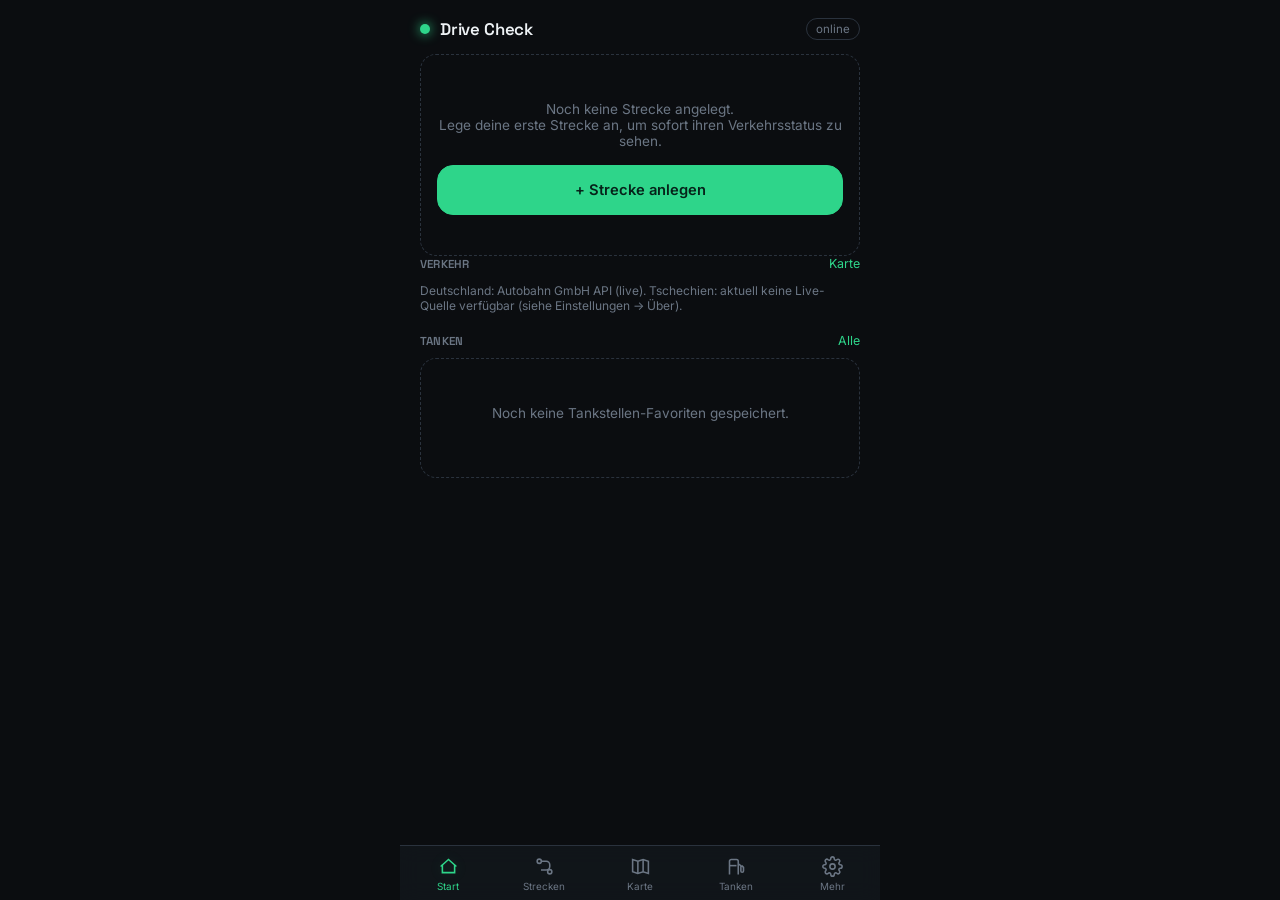
==== drive-check/index.html @ db1e603a "Drive Check v1.0 – funktionierende erste Version (DriveAssist) - Vollständige PWA: Dashboard, Streck" ====
<!DOCTYPE html>
<html lang="de">
<head>
<meta charset="UTF-8" />
<meta name="viewport" content="width=device-width, initial-scale=1, viewport-fit=cover, maximum-scale=1" />
<title>Drive Check</title>
<meta name="description" content="Strecken, Verkehr und Tankstellenpreise für Deutschland und Tschechien – offline-fähig, ohne Konto." />
<meta name="theme-color" content="#0b0d10" />
<link rel="manifest" href="./manifest.json" />
<link rel="icon" href="./icons/icon-192.png" />
<link rel="apple-touch-icon" href="./icons/icon-192.png" />
<meta name="apple-mobile-web-app-capable" content="yes" />
<meta name="apple-mobile-web-app-status-bar-style" content="black-translucent" />
<link rel="preconnect" href="https://fonts.googleapis.com" />
<link rel="preconnect" href="https://fonts.gstatic.com" crossorigin />
<link href="https://fonts.googleapis.com/css2?family=Space+Grotesk:wght@500;600;700&family=Inter:wght@400;500;600&display=swap" rel="stylesheet" />
<link rel="stylesheet" href="./css/styles.css" />
</head>
<body>
<div id="app">

  <header class="topbar">
    <span class="logo-dot"></span>
    <h1>Drive Check</h1>
    <span class="conn-state" id="conn-state">…</span>
  </header>

  <!-- ============ DASHBOARD ============ -->
  <main class="view" id="view-dashboard">
    <div id="dashboard-hero"></div>

    <div class="section">
      <div class="section-head">
        <h2>VERKEHR</h2>
        <a class="link" href="#map" onclick="showView('map')">Karte</a>
      </div>
      <p style="color:var(--text-low);font-size:0.75rem;">
        Deutschland: Autobahn GmbH API (live). Tschechien: aktuell keine Live-Quelle verfügbar (siehe Einstellungen → Über).
      </p>
    </div>

    <div class="section">
      <div class="section-head">
        <h2>TANKEN</h2>
        <a class="link" href="#fuel" onclick="showView('fuel')">Alle</a>
      </div>
      <div id="dashboard-fuel-favs"></div>
    </div>
  </main>

  <!-- ============ MEINE STRECKEN ============ -->
  <main class="view" id="view-routes" hidden>
    <div class="section">
      <div class="section-head"><h2>MEINE STRECKEN</h2></div>
      <div id="routes-list"></div>
    </div>

    <div class="section">
      <div class="section-head"><h2 id="route-form-title">NEUE STRECKE</h2></div>
      <form id="route-form">
        <label for="route-name">Name</label>
        <input id="route-name" type="text" placeholder="z. B. Zuhause → Arbeit" required />

        <label for="route-start-search">Startpunkt</label>
        <input id="route-start-search" type="text" placeholder="Adresse oder Ort suchen …" autocomplete="off" required />
        <div id="route-start-results"></div>

        <label for="route-end-search">Zielpunkt</label>
        <input id="route-end-search" type="text" placeholder="Adresse oder Ort suchen …" autocomplete="off" required />
        <div id="route-end-results"></div>

        <label for="route-corridor">Verkehrskorridor</label>
        <select id="route-corridor">
          <option value="250">250 m</option>
          <option value="500" selected>500 m</option>
          <option value="1000">1000 m</option>
          <option value="2000">2000 m</option>
        </select>

        <div id="route-preview" style="margin-top:10px;"></div>
        <div id="route-map" style="height:200px;border-radius:14px;overflow:hidden;margin-top:10px;border:1px solid var(--line);"></div>

        <div class="btn-row" style="margin-top:16px">
          <button class="btn primary" type="submit">Strecke speichern</button>
          <button class="btn ghost" type="button" id="route-cancel-edit" hidden>Abbrechen</button>
        </div>
      </form>
      <p style="color:var(--text-low);font-size:0.72rem;margin-top:10px;">
        Ortssuche über OpenStreetMap/Nominatim, Route über den öffentlichen OSRM-Dienst — beide kostenlos.
      </p>
    </div>
  </main>

  <!-- ============ KARTE ============ -->
  <main class="view" id="view-map" hidden>
    <div class="section-head"><h2>KARTE</h2></div>
    <div class="btn-row" style="margin-bottom:10px;">
      <button class="btn ghost" id="map-locate">📍 Mein Standort</button>
    </div>
    <div id="map-canvas"></div>
  </main>

  <!-- ============ TANKSTELLEN ============ -->
  <main class="view" id="view-fuel" hidden>
    <div class="section">
      <div class="section-head"><h2>MEINE FAVORITEN</h2></div>
      <div id="fuel-favorites-list"></div>
    </div>

    <div class="section">
      <div class="section-head"><h2>🇩🇪 TANKSTELLE SUCHEN</h2></div>
      <button class="btn" id="fuel-search-de-btn">In meiner Nähe suchen</button>
      <p style="color:var(--text-low);font-size:0.72rem;margin-top:8px;">
        Benötigt einen kostenlosen Tankerkönig-API-Key (Einstellungen) und deinen Standort.
      </p>
      <div id="fuel-search-de-results" style="margin-top:10px;"></div>
    </div>

    <div class="section">
      <div class="section-head"><h2 id="fuel-cz-form-title">🇨🇿 CZ-FAVORIT MANUELL ANLEGEN</h2></div>
      <form id="fuel-cz-form">
        <label for="fuel-cz-label">Name</label>
        <input id="fuel-cz-label" type="text" placeholder="z. B. CZ Favorit Liberec" required />
        <label for="fuel-cz-natural95">Natural 95 (Kč/L)</label>
        <input id="fuel-cz-natural95" type="number" step="0.10" placeholder="42,50" />
        <label for="fuel-cz-diesel">Diesel (Kč/L)</label>
        <input id="fuel-cz-diesel" type="number" step="0.10" placeholder="45,90" />
        <div style="margin-top:14px"><button class="btn primary" type="submit" id="fuel-cz-submit">Favorit speichern</button></div>
        <button class="btn ghost" type="button" id="fuel-cz-cancel" hidden style="margin-top:8px;">Abbrechen</button>
      </form>
      <p style="color:var(--text-low);font-size:0.72rem;margin-top:8px;">
        Für Tschechien gibt es aktuell keine verifizierte, kostenlose Live-API (siehe Einstellungen → Über).
        Preise daher manuell erfassen und bei Bedarf aktualisieren.
      </p>
    </div>
  </main>

  <!-- ============ EINSTELLUNGEN ============ -->
  <main class="view" id="view-settings" hidden>
    <div class="section">
      <div class="section-head"><h2>STRECKEN</h2></div>
      <label for="settings-default-route">Standardstrecke (Dashboard)</label>
      <select id="settings-default-route"></select>

      <label for="settings-corridor">Verkehrskorridor</label>
      <select id="settings-corridor">
        <option value="250">250 m</option>
        <option value="500">500 m</option>
        <option value="1000">1000 m</option>
        <option value="2000">2000 m</option>
      </select>
    </div>

    <div class="section">
      <div class="section-head"><h2>API-ZUGÄNGE</h2></div>
      <label for="settings-api-key">Tankerkönig-API-Key (Deutschland)</label>
      <input id="settings-api-key" type="text" placeholder="kostenlos unter creativecommons.tankerkoenig.de" />
    </div>

    <div class="section">
      <div class="section-head"><h2>ANZEIGE</h2></div>
      <label for="settings-units">Einheiten</label>
      <select id="settings-units">
        <option value="km">Kilometer</option>
        <option value="mi">Meilen</option>
      </select>

      <label style="display:flex;align-items:center;gap:10px;margin-top:16px;">
        <input type="checkbox" id="settings-notify" style="width:auto;" />
        <span style="margin:0;color:var(--text-hi);font-size:0.85rem;">Benachrichtigung bei neuer Verkehrsbehinderung</span>
      </label>
    </div>

    <div class="section">
      <div class="section-head"><h2>DATEN</h2></div>
      <div class="btn-row">
        <button class="btn" id="export-data">Daten exportieren</button>
        <button class="btn" id="import-data-btn" onclick="document.getElementById('import-data-input').click()">Daten importieren</button>
      </div>
      <input type="file" id="import-data-input" accept="application/json" hidden />
      <div style="margin-top:10px">
        <button class="btn ghost" id="clear-cache">Cache leeren</button>
      </div>
    </div>

    <div class="section">
      <div class="section-head"><h2>ÜBER</h2></div>
      <p style="color:var(--text-mid);font-size:0.82rem;line-height:1.6;">
        Drive Check speichert alle Daten ausschließlich lokal auf diesem Gerät (IndexedDB).
        Kein Konto, keine Cloud, kein Tracking.<br><br>
        <strong>Datenquellen:</strong><br>
        🚧 Verkehr DE: Autobahn GmbH API (frei, live)<br>
        🚧 Verkehr CZ: aktuell nicht verfügbar (NDIC erfordert eigenen Server, siehe README)<br>
        ⛽ Tanken DE: Tankerkönig / MTS-K (eigener kostenloser API-Key nötig)<br>
        ⛽ Tanken CZ: keine verifizierte freie API gefunden — manuelle Erfassung<br>
        🗺️ Karte/Routing: OpenStreetMap, Nominatim, OSRM (alle frei)<br><br>
        Version 1.0 · alle 12 Phasen umgesetzt.
      </p>
    </div>
  </main>

  <nav class="tabbar">
    <button data-view="dashboard" class="active">
      <svg viewBox="0 0 24 24" fill="none" stroke="currentColor" stroke-width="1.8"><path d="M3 12l9-8 9 8"/><path d="M5 10v9h14v-9"/></svg>
      Start
    </button>
    <button data-view="routes">
      <svg viewBox="0 0 24 24" fill="none" stroke="currentColor" stroke-width="1.8"><circle cx="6" cy="6" r="2.4"/><circle cx="18" cy="18" r="2.4"/><path d="M8 6h6a4 4 0 0 1 4 4v2a4 4 0 0 1-4 4H8"/></svg>
      Strecken
    </button>
    <button data-view="map">
      <svg viewBox="0 0 24 24" fill="none" stroke="currentColor" stroke-width="1.8"><path d="M9 20l-6-2V4l6 2 6-2 6 2v14l-6-2-6 2z"/><path d="M9 6v14M15 4v14"/></svg>
      Karte
    </button>
    <button data-view="fuel">
      <svg viewBox="0 0 24 24" fill="none" stroke="currentColor" stroke-width="1.8"><path d="M4 21V6a2 2 0 0 1 2-2h6a2 2 0 0 1 2 2v15"/><path d="M4 11h8"/><path d="M14 9l3 2v6a1.5 1.5 0 0 0 3 0v-4l-2-2"/></svg>
      Tanken
    </button>
    <button data-view="settings">
      <svg viewBox="0 0 24 24" fill="none" stroke="currentColor" stroke-width="1.8"><circle cx="12" cy="12" r="3"/><path d="M19.4 15a1.7 1.7 0 0 0 .34 1.87l.06.06a2 2 0 1 1-2.83 2.83l-.06-.06a1.7 1.7 0 0 0-1.87-.34 1.7 1.7 0 0 0-1 1.55V21a2 2 0 0 1-4 0v-.09A1.7 1.7 0 0 0 9 19.4a1.7 1.7 0 0 0-1.87.34l-.06.06a2 2 0 1 1-2.83-2.83l.06-.06A1.7 1.7 0 0 0 4.6 15a1.7 1.7 0 0 0-1.55-1H3a2 2 0 0 1 0-4h.09A1.7 1.7 0 0 0 4.6 9a1.7 1.7 0 0 0-.34-1.87l-.06-.06a2 2 0 1 1 2.83-2.83l.06.06A1.7 1.7 0 0 0 9 4.6a1.7 1.7 0 0 0 1-1.55V3a2 2 0 0 1 4 0v.09a1.7 1.7 0 0 0 1 1.55 1.7 1.7 0 0 0 1.87-.34l.06-.06a2 2 0 1 1 2.83 2.83l-.06.06A1.7 1.7 0 0 0 19.4 9a1.7 1.7 0 0 0 1.55 1H21a2 2 0 0 1 0 4h-.09a1.7 1.7 0 0 0-1.51 1z"/></svg>
      Mehr
    </button>
  </nav>

  <div id="toast"></div>
</div>

<script src="./js/db.js"></script>
<script src="./js/geo.js"></script>
<script src="./js/routing.js"></script>
<script src="./js/map.js"></script>
<script src="./js/notify.js"></script>
<script src="./js/providers/traffic-de.js"></script>
<script src="./js/providers/traffic-cz.js"></script>
<script src="./js/providers/fuel-de.js"></script>
<script src="./js/providers/fuel-cz.js"></script>
<script src="./js/app.js"></script>
</body>
</html>
---- drive-check/css/styles.css ----
/* ==========================================================================
   DRIVE CHECK — Design Tokens
   Dunkles Automotive-Dashboard: ruhige Tiefe + ein digitaler Tacho-Akzent.
   ========================================================================== */
:root {
  /* Basis-Palette */
  --bg-0: #0b0d10;          /* tiefster Hintergrund */
  --bg-1: #12161b;          /* Kartenflächen */
  --bg-2: #1a1f26;          /* erhöhte Flächen / Inputs */
  --bg-3: #232a33;          /* Trennlinien, Hover */
  --line: #2a323d;

  --text-hi: #eef2f5;
  --text-mid: #a6b1bd;
  --text-low: #6b7684;

  /* Statusfarben (Pflicht laut Vorgabe) */
  --status-free: #2ed58a;      /* grün */
  --status-notice: #e8c94b;    /* gelb */
  --status-hindered: #f0923a;  /* orange */
  --status-closed: #ef4b5f;    /* rot */
  --status-unknown: #6b7684;   /* grau */

  --accent: #2ed58a;
  --accent-dim: rgba(46, 213, 138, 0.14);

  /* Typografie */
  --font-display: "Space Grotesk", "Segoe UI", sans-serif;
  --font-body: "Inter", "Segoe UI", sans-serif;

  --radius-s: 10px;
  --radius-m: 16px;
  --radius-l: 22px;

  --nav-h: 64px;
  --safe-b: env(safe-area-inset-bottom, 0px);
}

* { box-sizing: border-box; }
html, body { height: 100%; }
body {
  margin: 0;
  background: var(--bg-0);
  color: var(--text-hi);
  font-family: var(--font-body);
  -webkit-tap-highlight-color: transparent;
  overscroll-behavior-y: none;
}

h1, h2, h3, .num { font-family: var(--font-display); letter-spacing: -0.01em; }

button { font-family: inherit; }

/* ---------- App-Rahmen ---------- */
#app {
  max-width: 480px;
  margin: 0 auto;
  min-height: 100dvh;
  display: flex;
  flex-direction: column;
  position: relative;
}

.topbar {
  display: flex;
  align-items: center;
  gap: 10px;
  padding: 18px 20px 8px;
}
.topbar .logo-dot {
  width: 10px; height: 10px; border-radius: 50%;
  background: var(--accent);
  box-shadow: 0 0 12px var(--accent);
}
.topbar h1 { font-size: 1.05rem; margin: 0; font-weight: 600; }
.topbar .conn-state {
  margin-left: auto;
  font-size: 0.72rem;
  color: var(--text-low);
  border: 1px solid var(--line);
  padding: 3px 9px;
  border-radius: 100px;
}
.topbar .conn-state.offline { color: var(--status-hindered); border-color: var(--status-hindered); }

main.view {
  flex: 1;
  padding: 6px 20px 24px;
  overflow-y: auto;
}
.view[hidden] { display: none; }

/* ---------- Hero-Statuskarte ---------- */
.hero {
  border-radius: var(--radius-l);
  background: linear-gradient(165deg, var(--bg-1), var(--bg-0));
  border: 1px solid var(--line);
  padding: 22px;
  margin: 10px 0 18px;
}
.hero .route-line {
  display: flex; align-items: center; gap: 8px;
  color: var(--text-mid); font-size: 0.85rem; margin-bottom: 14px;
}
.hero .route-line .sep { color: var(--text-low); }
.status-pill {
  display: inline-flex; align-items: center; gap: 8px;
  font-family: var(--font-display);
  font-size: 1.05rem;
  font-weight: 600;
  padding: 8px 4px;
}
.dot { width: 12px; height: 12px; border-radius: 50%; flex: none; }
.dot.free { background: var(--status-free); box-shadow: 0 0 10px var(--status-free); }
.dot.notice { background: var(--status-notice); box-shadow: 0 0 10px var(--status-notice); }
.dot.hindered { background: var(--status-hindered); box-shadow: 0 0 10px var(--status-hindered); }
.dot.closed { background: var(--status-closed); box-shadow: 0 0 10px var(--status-closed); }
.dot.unknown { background: var(--status-unknown); }

.hero .detail { color: var(--text-mid); font-size: 0.88rem; margin-top: 4px; }
.hero .meta-row {
  display: flex; justify-content: space-between;
  margin-top: 18px; padding-top: 14px; border-top: 1px solid var(--line);
  font-size: 0.78rem; color: var(--text-low);
}
.hero .meta-row .num { color: var(--text-hi); font-size: 1.4rem; display: block; }

/* ---------- Section ---------- */
.section { margin-bottom: 20px; }
.section-head {
  display: flex; align-items: center; justify-content: space-between;
  margin-bottom: 10px;
}
.section-head h2 {
  font-size: 0.72rem; font-weight: 600; margin: 0;
  color: var(--text-low); text-transform: none;
  letter-spacing: 0.02em;
}
.section-head a.link { font-size: 0.78rem; color: var(--accent); text-decoration: none; }

.card-list { display: flex; flex-direction: column; gap: 8px; }
.row-card {
  display: flex; align-items: center; gap: 12px;
  background: var(--bg-1);
  border: 1px solid var(--line);
  border-radius: var(--radius-m);
  padding: 13px 14px;
}
.row-card .dot { width: 9px; height: 9px; }
.row-card .rc-title { font-size: 0.9rem; font-weight: 500; }
.row-card .rc-sub { font-size: 0.75rem; color: var(--text-low); margin-top: 1px; }
.row-card .rc-value { margin-left: auto; text-align: right; font-size: 0.85rem; color: var(--text-mid); }
.row-card .rc-value .num { color: var(--text-hi); font-size: 1rem; }

/* ---------- Buttons ---------- */
.btn {
  display: flex; align-items: center; justify-content: center; gap: 8px;
  width: 100%;
  padding: 15px;
  border-radius: var(--radius-m);
  border: 1px solid var(--line);
  background: var(--bg-1);
  color: var(--text-hi);
  font-size: 0.92rem;
  font-weight: 500;
  cursor: pointer;
}
.btn.primary { background: var(--accent); color: #06231a; border-color: var(--accent); font-weight: 600; }
.btn.ghost { background: transparent; }
.btn.danger { color: var(--status-closed); border-color: rgba(239,75,95,0.4); background: transparent; }
.btn-row { display: flex; gap: 10px; }

/* ---------- Formulare ---------- */
label { display: block; font-size: 0.78rem; color: var(--text-mid); margin: 14px 0 6px; }
input, select {
  width: 100%;
  background: var(--bg-2);
  border: 1px solid var(--line);
  border-radius: var(--radius-s);
  padding: 12px 13px;
  color: var(--text-hi);
  font-size: 0.92rem;
}
input:focus, select:focus, button:focus-visible, .btn:focus-visible {
  outline: 2px solid var(--accent);
  outline-offset: 1px;
}

/* ---------- Leerzustand ---------- */
.empty-state {
  text-align: center;
  padding: 40px 16px;
  color: var(--text-low);
  border: 1px dashed var(--line);
  border-radius: var(--radius-m);
}
.empty-state p { font-size: 0.85rem; margin: 6px 0 16px; }

/* ---------- Bottom Nav ---------- */
nav.tabbar {
  position: sticky; bottom: 0;
  display: grid;
  grid-template-columns: repeat(5, 1fr);
  background: rgba(18, 22, 27, 0.92);
  backdrop-filter: blur(10px);
  border-top: 1px solid var(--line);
  padding-bottom: var(--safe-b);
}
nav.tabbar button {
  background: none; border: none;
  display: flex; flex-direction: column; align-items: center; gap: 3px;
  padding: 10px 2px 8px;
  color: var(--text-low);
  font-size: 0.62rem;
  cursor: pointer;
}
nav.tabbar button svg { width: 21px; height: 21px; }
nav.tabbar button.active { color: var(--accent); }
nav.tabbar button.active svg { filter: drop-shadow(0 0 6px var(--accent-dim)); }

/* ---------- Karte ---------- */
#map-canvas { width: 100%; height: 60vh; border-radius: var(--radius-m); overflow: hidden; border: 1px solid var(--line); }

/* ---------- Toast ---------- */
#toast {
  position: fixed; left: 50%; bottom: calc(var(--nav-h) + 16px + var(--safe-b));
  transform: translateX(-50%) translateY(10px);
  background: var(--bg-2); border: 1px solid var(--line);
  padding: 10px 16px; border-radius: 100px; font-size: 0.8rem;
  opacity: 0; pointer-events: none; transition: opacity .2s, transform .2s;
  z-index: 50; max-width: 90%; text-align: center;
}
#toast.show { opacity: 1; transform: translateX(-50%) translateY(0); }

::-webkit-scrollbar { width: 0; height: 0; }
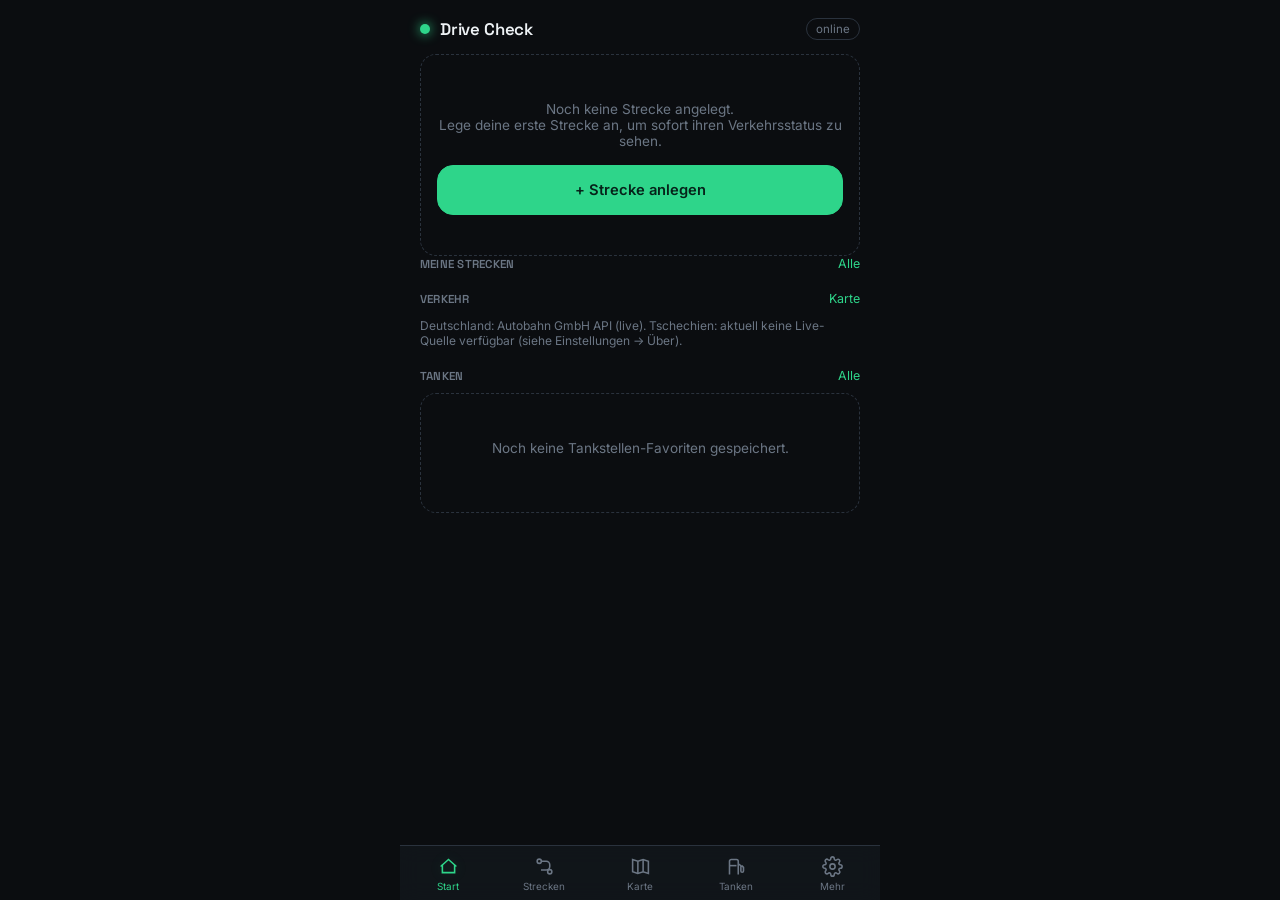
==== commit 37fe09c6: "v1.1: Dashboard-Übersicht (alle Strecken mit Status) + Preise in Tanken-Ansicht" ====
--- a/drive-check/index.html
+++ b/drive-check/index.html
@@ -31,12 +31,21 @@
 
     <div class="section">
       <div class="section-head">
+        <h2>MEINE STRECKEN</h2>
+        <a class="link" href="#routes" onclick="showView('routes')">Alle</a>
+      </div>
+      <div id="dashboard-routes"></div>
+    </div>
+
+    <div class="section">
+      <div class="section-head">
         <h2>VERKEHR</h2>
         <a class="link" href="#map" onclick="showView('map')">Karte</a>
       </div>
       <p style="color:var(--text-low);font-size:0.75rem;">
         Deutschland: Autobahn GmbH API (live). Tschechien: aktuell keine Live-Quelle verfügbar (siehe Einstellungen → Über).
       </p>
+      <div id="dashboard-traffic-events" style="margin-top:8px;"></div>
     </div>
 
     <div class="section">
@@ -194,7 +203,7 @@
         ⛽ Tanken DE: Tankerkönig / MTS-K (eigener kostenloser API-Key nötig)<br>
         ⛽ Tanken CZ: keine verifizierte freie API gefunden — manuelle Erfassung<br>
         🗺️ Karte/Routing: OpenStreetMap, Nominatim, OSRM (alle frei)<br><br>
-        Version 1.0 · alle 12 Phasen umgesetzt.
+        Version 1.1 · alle 12 Phasen umgesetzt.
       </p>
     </div>
   </main>
--- a/drive-check/css/styles.css
+++ b/drive-check/css/styles.css
@@ -152,6 +152,12 @@
 .row-card .rc-value { margin-left: auto; text-align: right; font-size: 0.85rem; color: var(--text-mid); }
 .row-card .rc-value .num { color: var(--text-hi); font-size: 1rem; }
 
+/* Detail-Karten für Verkehrsmeldungen */
+.detail-card { align-items: flex-start; }
+.detail-card .dot { margin-top: 3px; }
+.detail-card .rc-sub { margin-top: 3px; line-height: 1.45; }
+.detail-card .time-range { color: var(--text-mid); font-size: 0.72rem; }
+
 /* ---------- Buttons ---------- */
 .btn {
   display: flex; align-items: center; justify-content: center; gap: 8px;
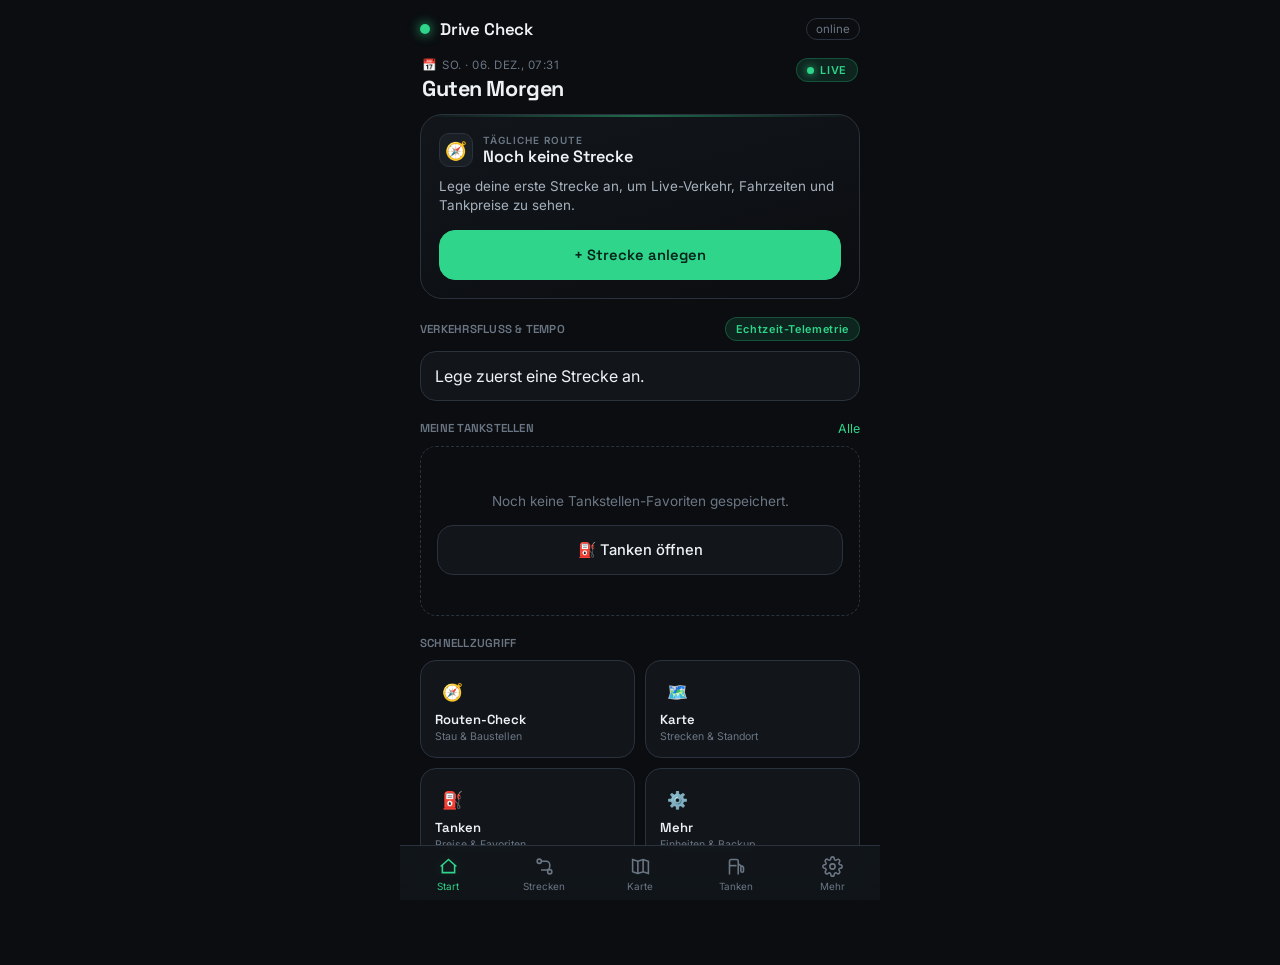
==== commit 4549581d: "v1.3: Cockpit-Dashboard mit Live-Telemetrie, ETA, Streckenmeldungen & Bestpreis-Trend" ====
--- a/drive-check/index.html
+++ b/drive-check/index.html
@@ -27,34 +27,71 @@
 
   <!-- ============ DASHBOARD ============ -->
   <main class="view" id="view-dashboard">
+    <!-- Welcome & Live-Badge -->
+    <section class="dash-head">
+      <div class="dash-head-left">
+        <div class="dash-time"><span>📅</span><span id="cockpit-live-timestamp">—</span></div>
+        <h2 class="dash-greeting" id="dash-greeting">Dashboard</h2>
+      </div>
+      <span class="chip-live"><span class="live-dot"></span>LIVE</span>
+    </section>
+
+    <!-- Live Commute Primary Turn & Status Card -->
     <div id="dashboard-hero"></div>
 
-    <div class="section">
+    <!-- Live Disruption / Incident Warnings -->
+    <section class="section" id="dash-disruptions-wrap" hidden>
       <div class="section-head">
-        <h2>MEINE STRECKEN</h2>
-        <a class="link" href="#routes" onclick="showView('routes')">Alle</a>
-      </div>
-      <div id="dashboard-routes"></div>
-    </div>
-
-    <div class="section">
+        <h2 id="dash-disruptions-title">STRECKENMELDUNGEN</h2>
+        <span class="chip-warn" id="dash-disruptions-chip">AKTIV</span>
+      </div>
+      <div id="dashboard-traffic-events"></div>
+    </section>
+
+    <!-- Verkehrsfluss & Tempo -->
+    <section class="section">
       <div class="section-head">
-        <h2>VERKEHR</h2>
-        <a class="link" href="#map" onclick="showView('map')">Karte</a>
-      </div>
-      <p style="color:var(--text-low);font-size:0.75rem;">
-        Deutschland: Autobahn GmbH API (live). Tschechien: aktuell keine Live-Quelle verfügbar (siehe Einstellungen → Über).
-      </p>
-      <div id="dashboard-traffic-events" style="margin-top:8px;"></div>
-    </div>
-
-    <div class="section">
+        <h2>VERKEHRSFLUSS &amp; TEMPO</h2>
+        <span class="chip-live">Echtzeit-Telemetrie</span>
+      </div>
+      <div id="dash-flow"></div>
+    </section>
+
+    <!-- Tanken -->
+    <section class="section">
       <div class="section-head">
-        <h2>TANKEN</h2>
+        <h2 id="dash-fuel-title">MEINE TANKSTELLEN</h2>
         <a class="link" href="#fuel" onclick="showView('fuel')">Alle</a>
       </div>
       <div id="dashboard-fuel-favs"></div>
-    </div>
+    </section>
+
+    <!-- Cockpit Quick Access Shortcuts -->
+    <section class="section">
+      <div class="section-head"><h2>SCHNELLZUGRIFF</h2></div>
+      <div class="quick-grid">
+        <button class="quick-item" data-go="routes">
+          <span class="quick-ico">🧭</span>
+          <span class="quick-title">Routen-Check</span>
+          <span class="quick-sub">Stau &amp; Baustellen</span>
+        </button>
+        <button class="quick-item" data-go="map">
+          <span class="quick-ico">🗺️</span>
+          <span class="quick-title">Karte</span>
+          <span class="quick-sub">Strecken &amp; Standort</span>
+        </button>
+        <button class="quick-item" data-go="fuel">
+          <span class="quick-ico">⛽</span>
+          <span class="quick-title">Tanken</span>
+          <span class="quick-sub">Preise &amp; Favoriten</span>
+        </button>
+        <button class="quick-item" data-go="settings">
+          <span class="quick-ico">⚙️</span>
+          <span class="quick-title">Mehr</span>
+          <span class="quick-sub">Einheiten &amp; Backup</span>
+        </button>
+      </div>
+    </section>
   </main>
 
   <!-- ============ MEINE STRECKEN ============ -->
@@ -112,8 +149,12 @@
   <!-- ============ TANKSTELLEN ============ -->
   <main class="view" id="view-fuel" hidden>
     <div class="section">
-      <div class="section-head"><h2>MEINE FAVORITEN</h2></div>
-      <div id="fuel-favorites-list"></div>
+      <div class="section-head"><h2>MEIN TANKSTOFF</h2></div>
+      <div class="fuel-seg" id="fuel-mode" role="tablist">
+        <button type="button" data-mode="diesel" class="active">Diesel</button>
+        <button type="button" data-mode="benzin">Benzin</button>
+      </div>
+      <div id="fuel-favorites-list" style="margin-top:10px;"></div>
     </div>
 
     <div class="section">
@@ -203,7 +244,7 @@
         ⛽ Tanken DE: Tankerkönig / MTS-K (eigener kostenloser API-Key nötig)<br>
         ⛽ Tanken CZ: keine verifizierte freie API gefunden — manuelle Erfassung<br>
         🗺️ Karte/Routing: OpenStreetMap, Nominatim, OSRM (alle frei)<br><br>
-        Version 1.1 · alle 12 Phasen umgesetzt.
+        Version 1.3 · Neues Cockpit-Dashboard mit Live-Verkehr, Ankunftszeit &amp; Bestpreis-Trend.
       </p>
     </div>
   </main>
--- a/drive-check/css/styles.css
+++ b/drive-check/css/styles.css
@@ -192,6 +192,79 @@
   outline-offset: 1px;
 }
 
+/* ---------- Tankstellen-Ranking ---------- */
+.fuel-seg {
+  display: flex;
+  gap: 6px;
+  background: var(--bg-2);
+  border: 1px solid var(--line);
+  border-radius: var(--radius-s);
+  padding: 4px;
+}
+.fuel-seg button {
+  flex: 1;
+  background: transparent;
+  border: none;
+  padding: 10px 12px;
+  border-radius: calc(var(--radius-s) - 3px);
+  color: var(--text-low);
+  font-size: 0.85rem;
+  font-family: var(--font-display);
+  cursor: pointer;
+}
+.fuel-seg button.active {
+  background: var(--bg-1);
+  color: var(--accent);
+  font-weight: 700;
+  box-shadow: 0 0 0 1px var(--line);
+}
+.fuel-list { display: flex; flex-direction: column; gap: 8px; }
+.fuel-tile {
+  display: flex; align-items: center; gap: 12px;
+  background: var(--bg-1);
+  border: 1px solid var(--line);
+  border-radius: var(--radius-m);
+  padding: 13px 14px;
+  position: relative;
+}
+.fuel-tile .dot { width: 9px; height: 9px; }
+.fuel-info { flex: 1; min-width: 0; }
+.fuel-name { font-size: 0.9rem; font-weight: 500; }
+.fuel-meta { font-size: 0.75rem; color: var(--text-low); margin-top: 2px; }
+.fuel-adds {
+  display: flex; align-items: center; gap: 8px;
+  margin-top: 8px;
+}
+.fuel-note { font-size: 0.7rem; color: var(--text-low); }
+.fuel-live { font-size: 0.7rem; color: var(--status-free); }
+.fuel-time { font-size: 0.7rem; color: var(--text-low); }
+.fuel-mini {
+  background: transparent;
+  border: 1px solid var(--line);
+  color: var(--text-mid);
+  border-radius: var(--radius-s);
+  padding: 5px 10px;
+  font-size: 0.7rem;
+  cursor: pointer;
+}
+.fuel-mini.danger { color: var(--status-closed); border-color: rgba(239,75,95,0.4); }
+.fuel-price {
+  margin-left: auto;
+  text-align: right;
+  flex: none;
+  min-width: 86px;
+}
+.fuel-num {
+  color: var(--accent);
+  font-family: var(--font-display);
+  font-size: 1.55rem;
+  line-height: 1;
+  font-weight: 700;
+}
+.fuel-num small { font-size: 0.8rem; color: var(--text-mid); font-weight: 500; }
+.fuel-num.muted { color: var(--text-low); }
+.fuel-sub { font-size: 0.7rem; color: var(--text-low); margin-top: 3px; }
+
 /* ---------- Leerzustand ---------- */
 .empty-state {
   text-align: center;
@@ -238,4 +311,264 @@
 }
 #toast.show { opacity: 1; transform: translateX(-50%) translateY(0); }
 
+/* ---------- Dashboard v2 (Cockpit) ---------- */
+.dash-head {
+  display: flex; align-items: flex-start; justify-content: space-between;
+  padding: 4px 2px 2px;
+  gap: 10px;
+}
+.dash-head-left { min-width: 0; }
+.dash-time {
+  display: flex; align-items: center; gap: 6px;
+  font-size: 0.72rem; color: var(--text-low);
+  text-transform: uppercase; letter-spacing: 0.04em;
+}
+.dash-greeting {
+  font-size: 1.35rem; font-weight: 700; margin: 3px 0 0;
+  color: var(--text-hi);
+  font-family: var(--font-display);
+  letter-spacing: -0.02em;
+}
+.chip-live {
+  display: inline-flex; align-items: center; gap: 6px;
+  font-size: 0.68rem; font-weight: 600;
+  color: var(--status-free);
+  background: rgba(46, 213, 138, 0.12);
+  border: 1px solid rgba(46, 213, 138, 0.25);
+  padding: 4px 10px; border-radius: 100px;
+  flex: none; letter-spacing: 0.06em;
+}
+.live-dot {
+  width: 7px; height: 7px; border-radius: 50%;
+  background: var(--status-free);
+  box-shadow: 0 0 8px var(--status-free);
+  animation: pulse 2s infinite;
+}
+@keyframes pulse { 0%, 100% { opacity: 1; } 50% { opacity: 0.35; } }
+.chip-warn {
+  font-size: 0.66rem; font-weight: 700;
+  color: var(--status-hindered);
+  background: rgba(240, 146, 58, 0.14);
+  padding: 3px 9px; border-radius: 100px;
+  letter-spacing: 0.06em;
+}
+
+.hero-v2 {
+  border-radius: var(--radius-l);
+  background: linear-gradient(165deg, var(--bg-1), var(--bg-0));
+  border: 1px solid var(--line);
+  padding: 18px;
+  margin: 10px 0 18px;
+  position: relative;
+  overflow: hidden;
+}
+.hero-v2::before {
+  content: "";
+  position: absolute; inset-inline: 0; top: 0; height: 2px;
+  background: linear-gradient(90deg, transparent, rgba(46, 213, 138, 0.45), transparent);
+}
+.hero-head {
+  display: flex; align-items: center; gap: 10px;
+  margin-bottom: 10px;
+}
+.hero-icon {
+  display: flex; align-items: center; justify-content: center;
+  width: 34px; height: 34px; border-radius: 10px; flex: none;
+  background: var(--bg-2); border: 1px solid var(--line);
+  font-size: 1.1rem;
+}
+.hero-titles { min-width: 0; display: flex; flex-direction: column; }
+.hero-kicker {
+  font-size: 0.62rem; letter-spacing: 0.1em; text-transform: uppercase;
+  color: var(--text-low); font-weight: 600;
+}
+.hero-title {
+  font-size: 1.02rem; font-weight: 600; color: var(--text-hi);
+  white-space: nowrap; overflow: hidden; text-overflow: ellipsis;
+  font-family: var(--font-display);
+}
+.hero-badge {
+  margin-left: auto; flex: none;
+  font-size: 0.62rem; font-weight: 600; letter-spacing: 0.04em;
+  color: var(--text-mid);
+  background: var(--bg-2); border: 1px solid var(--line);
+  padding: 3px 8px; border-radius: 8px;
+}
+.hero-status {
+  display: inline-flex; align-items: center; gap: 8px;
+  font-family: var(--font-display); font-size: 1.08rem; font-weight: 600;
+  padding: 6px 4px 0;
+}
+.hero-status .dot { width: 12px; height: 12px; }
+.hero-detail {
+  color: var(--text-mid); font-size: 0.84rem;
+  margin-top: 4px; line-height: 1.45;
+}
+.hero-callout {
+  display: flex; align-items: flex-start; gap: 8px;
+  margin-top: 12px;
+  background: rgba(240, 146, 58, 0.12);
+  border: 1px solid rgba(240, 146, 58, 0.3);
+  color: var(--status-hindered);
+  border-radius: var(--radius-s);
+  padding: 9px 11px;
+  font-size: 0.78rem; font-weight: 500; line-height: 1.4;
+}
+.hero-callout.off {
+  background: rgba(46, 213, 138, 0.1);
+  border-color: rgba(46, 213, 138, 0.25);
+  color: var(--status-free);
+}
+
+.telemetry {
+  display: grid; grid-template-columns: repeat(3, 1fr);
+  gap: 10px;
+  margin: 14px 0;
+  background: var(--bg-2);
+  border: 1px solid var(--line);
+  border-radius: var(--radius-m);
+  padding: 12px 6px;
+}
+.metric { text-align: center; }
+.metric + .metric { border-left: 1px solid var(--line); }
+.metric-label {
+  font-size: 0.62rem; text-transform: uppercase; letter-spacing: 0.06em;
+  color: var(--text-low);
+}
+.metric-value {
+  display: block; margin-top: 2px;
+  font-family: var(--font-display); font-size: 1.15rem; font-weight: 700;
+  color: var(--text-hi); line-height: 1.1;
+}
+.metric.inv .metric-value { color: var(--accent); }
+.metric.warn .metric-value { color: var(--status-hindered); }
+.metric-sub { font-size: 0.68rem; color: var(--text-low); margin-top: 2px; display: block; }
+.hero-actions {
+  display: grid; grid-template-columns: 1fr 1fr; gap: 10px;
+}
+.hero-actions .btn { text-align: center; font-family: var(--font-display); }
+.hero-actions .btn.ghost { color: var(--accent); }
+
+/* Incident cards (Dashboard) */
+.incident-card {
+  display: flex; align-items: flex-start; gap: 10px;
+  background: var(--bg-1); border: 1px solid var(--line);
+  border-radius: var(--radius-m);
+  padding: 12px 13px;
+}
+.incident-card + .incident-card { margin-top: 8px; }
+.incident-ico {
+  display: flex; align-items: center; justify-content: center;
+  width: 26px; height: 26px; border-radius: 8px; flex: none;
+  margin-top: 1px; font-size: 0.9rem;
+}
+.incident-ico.notice { background: rgba(232, 201, 75, 0.15); }
+.incident-ico.hindered { background: rgba(240, 146, 58, 0.15); }
+.incident-ico.closed { background: rgba(239, 75, 95, 0.18); }
+.incident-ico.free { background: rgba(46, 213, 138, 0.12); }
+.incident-body { min-width: 0; flex: 1; }
+.incident-head { display: flex; align-items: baseline; justify-content: space-between; gap: 8px; }
+.incident-title {
+  font-size: 0.74rem; font-weight: 700; text-transform: uppercase; letter-spacing: 0.04em;
+  color: var(--status-hindered);
+}
+.incident-head.closed .incident-title { color: var(--status-closed); }
+.incident-head.notice .incident-title { color: var(--status-notice); }
+.incident-time { font-size: 0.66rem; color: var(--text-low); flex: none; }
+.incident-sub { font-size: 0.78rem; color: var(--text-mid); margin-top: 3px; line-height: 1.45; }
+.incident-meta { font-size: 0.68rem; color: var(--text-low); margin-top: 4px; }
+
+/* Verkehrsfluss-Bar */
+.flow-card {
+  border-radius: var(--radius-m);
+  background: var(--bg-1); border: 1px solid var(--line);
+  padding: 14px;
+}
+.flow-bar {
+  position: relative; height: 14px;
+  border-radius: 100px;
+  background: linear-gradient(90deg, rgba(46,213,138,0.6), rgba(46,213,138,0.35));
+  border: 1px solid var(--line);
+  overflow: visible;
+}
+.flow-seg {
+  position: absolute; top: -2px; bottom: -2px;
+  border-radius: 6px;
+}
+.flow-seg.notice { background: var(--status-notice); }
+.flow-seg.hindered { background: var(--status-hindered); }
+.flow-seg.closed { background: var(--status-closed); }
+.flow-pos {
+  position: absolute; top: -4px; left: 2%;
+  width: 12px; height: 12px; border-radius: 50%;
+  background: var(--primary, var(--accent));
+  border: 2px solid var(--bg-0);
+  box-shadow: 0 0 10px var(--accent);
+}
+.flow-labels {
+  display: flex; justify-content: space-between;
+  font-size: 0.68rem; color: var(--text-low); margin-top: 8px; gap: 8px;
+}
+.flow-labels .flow-end { text-align: right; overflow: hidden; text-overflow: ellipsis; white-space: nowrap; }
+.flow-labels .flow-start { overflow: hidden; text-overflow: ellipsis; white-space: nowrap; }
+.flow-legend {
+  display: flex; flex-wrap: wrap; gap: 8px 12px;
+  margin-top: 10px; font-size: 0.66rem; color: var(--text-low);
+}
+.flow-legend span { display: inline-flex; align-items: center; gap: 5px; }
+.flow-legend i { width: 8px; height: 8px; border-radius: 50%; display: inline-block; }
+.flow-legend .notice { background: var(--status-notice); }
+.flow-legend .hindered { background: var(--status-hindered); }
+.flow-legend .closed { background: var(--status-closed); }
+.flow-legend .free { background: var(--status-free); }
+.flow-empty { font-size: 0.78rem; color: var(--text-low); margin-top: 8px; }
+
+/* Tankstellen-Karten */
+.fuel-card {
+  background: var(--bg-1); border: 1px solid var(--line);
+  border-radius: var(--radius-m);
+  padding: 14px;
+  box-shadow: 0 1px 0 rgba(255,255,255,0.02);
+}
+.fuel-card + .fuel-card { margin-top: 10px; }
+.fuel-card-head { display: flex; align-items: flex-start; justify-content: space-between; gap: 10px; }
+.fuel-card-name { font-size: 0.95rem; font-weight: 600; font-family: var(--font-display); }
+.fuel-card-badges { display: flex; gap: 6px; margin-top: 5px; flex-wrap: wrap; }
+.pf-badge {
+  font-size: 0.6rem; font-weight: 700; letter-spacing: 0.04em;
+  padding: 2px 7px; border-radius: 100px;
+}
+.pf-badge.best { background: rgba(46,213,138,0.15); color: var(--status-free); }
+.pf-badge.live { background: rgba(46,213,138,0.1); color: var(--status-free); }
+.pf-badge.manual { background: var(--bg-2); color: var(--text-mid); border: 1px solid var(--line); }
+.fuel-card-sub { font-size: 0.7rem; color: var(--text-low); margin-top: 2px; }
+.fuel-card-cta { flex: none; margin-top: 2px; }
+.price-grid { display: grid; grid-template-columns: 1fr 1fr; gap: 8px; margin-top: 12px; }
+.price-cell {
+  display: flex; align-items: center; justify-content: space-between; gap: 8px;
+  background: var(--bg-2); border: 1px solid var(--line);
+  border-radius: var(--radius-s); padding: 8px 10px;
+}
+.price-label { font-size: 0.68rem; color: var(--text-low); text-transform: uppercase; letter-spacing: 0.04em; }
+.price-val { font-family: var(--font-display); font-weight: 700; font-size: 1rem; color: var(--text-hi); white-space: nowrap; }
+.price-cell.best .price-val { color: var(--status-free); }
+
+/* Schnellzugriff */
+.quick-grid { display: grid; grid-template-columns: 1fr 1fr; gap: 10px; }
+.quick-item {
+  display: flex; flex-direction: column; gap: 2px;
+  text-align: left;
+  background: var(--bg-1); border: 1px solid var(--line);
+  border-radius: var(--radius-m);
+  padding: 14px;
+  cursor: pointer;
+  min-height: 84px;
+  transition: transform 0.12s ease, background 0.12s ease;
+}
+.quick-item:hover { background: var(--bg-2); }
+.quick-item:active { transform: scale(0.98); }
+.quick-ico { width: 34px; height: 34px; display: flex; align-items: center; justify-content: center; font-size: 1.05rem; }
+.quick-title { font-size: 0.82rem; font-weight: 600; color: var(--text-hi); font-family: var(--font-display); }
+.quick-sub { font-size: 0.66rem; color: var(--text-low); }
+
 ::-webkit-scrollbar { width: 0; height: 0; }
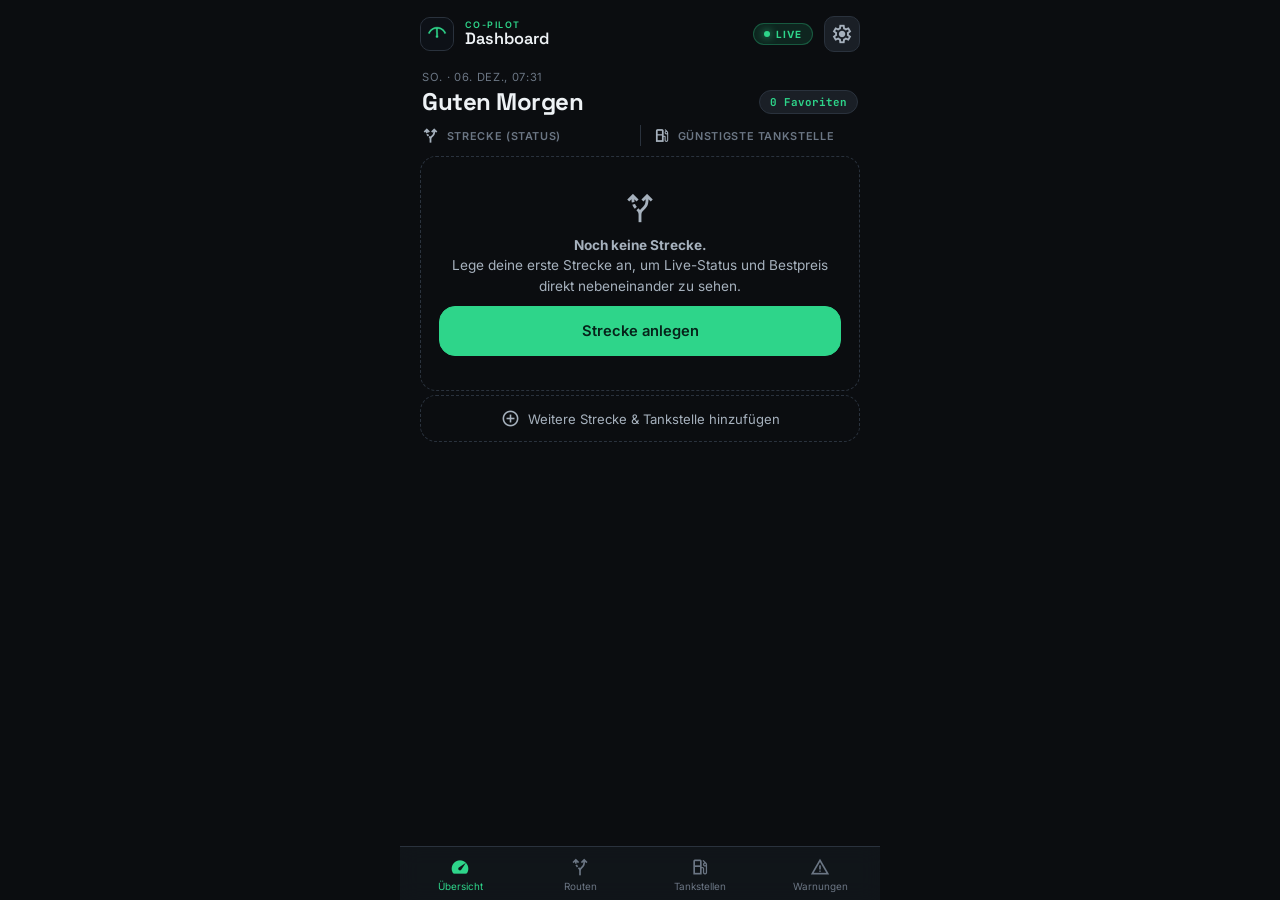
==== commit fba44c6d: "v1.4: Kompakt-Dashboard (Strecke + günstigste Tankstelle) mit neuem Header, 4-Tab-Navigation & Warnu" ====
--- a/drive-check/index.html
+++ b/drive-check/index.html
@@ -13,91 +13,66 @@
 <meta name="apple-mobile-web-app-status-bar-style" content="black-translucent" />
 <link rel="preconnect" href="https://fonts.googleapis.com" />
 <link rel="preconnect" href="https://fonts.gstatic.com" crossorigin />
-<link href="https://fonts.googleapis.com/css2?family=Space+Grotesk:wght@500;600;700&family=Inter:wght@400;500;600&display=swap" rel="stylesheet" />
+<link href="https://fonts.googleapis.com/css2?family=Space+Grotesk:wght@500;600;700&family=Inter:wght@400;500;600&family=JetBrains+Mono:wght@400;500;600;700&display=swap" rel="stylesheet" />
+<link href="https://fonts.googleapis.com/css2?family=Material+Symbols+Outlined:wght,FILL@100..700,0..1&display=swap" rel="stylesheet" />
 <link rel="stylesheet" href="./css/styles.css" />
 </head>
 <body>
 <div id="app">
 
   <header class="topbar">
-    <span class="logo-dot"></span>
-    <h1>Drive Check</h1>
-    <span class="conn-state" id="conn-state">…</span>
+    <img class="logo-img" src="./icons/icon-192.png" alt="DriveAssist" />
+    <div class="brand">
+      <span class="brand-eyebrow">CO-PILOT</span>
+      <span class="brand-name">Dashboard</span>
+    </div>
+    <span class="live-badge" id="conn-state">…</span>
+    <button class="icon-btn" id="btn-settings" aria-label="Einstellungen">
+      <span class="material-symbols-outlined">settings</span>
+    </button>
   </header>
 
   <!-- ============ DASHBOARD ============ -->
   <main class="view" id="view-dashboard">
-    <!-- Welcome & Live-Badge -->
+    <!-- Driver Greeting & info bar -->
     <section class="dash-head">
-      <div class="dash-head-left">
-        <div class="dash-time"><span>📅</span><span id="cockpit-live-timestamp">—</span></div>
+      <div>
+        <p class="dash-time" id="cockpit-live-timestamp">—</p>
         <h2 class="dash-greeting" id="dash-greeting">Dashboard</h2>
       </div>
-      <span class="chip-live"><span class="live-dot"></span>LIVE</span>
+      <span class="dash-count" id="dash-fav-count">Favoriten</span>
     </section>
 
-    <!-- Live Commute Primary Turn & Status Card -->
-    <div id="dashboard-hero"></div>
-
-    <!-- Live Disruption / Incident Warnings -->
-    <section class="section" id="dash-disruptions-wrap" hidden>
-      <div class="section-head">
-        <h2 id="dash-disruptions-title">STRECKENMELDUNGEN</h2>
-        <span class="chip-warn" id="dash-disruptions-chip">AKTIV</span>
-      </div>
-      <div id="dashboard-traffic-events"></div>
+    <!-- Column legend -->
+    <section class="dash-cols">
+      <div><span class="col-ico">alt_route</span><span>Strecke (Status)</span></div>
+      <div><span class="col-ico">local_gas_station</span><span>Günstigste Tankstelle</span></div>
     </section>
 
-    <!-- Verkehrsfluss & Tempo -->
-    <section class="section">
-      <div class="section-head">
-        <h2>VERKEHRSFLUSS &amp; TEMPO</h2>
-        <span class="chip-live">Echtzeit-Telemetrie</span>
-      </div>
-      <div id="dash-flow"></div>
-    </section>
-
-    <!-- Tanken -->
-    <section class="section">
-      <div class="section-head">
-        <h2 id="dash-fuel-title">MEINE TANKSTELLEN</h2>
-        <a class="link" href="#fuel" onclick="showView('fuel')">Alle</a>
-      </div>
-      <div id="dashboard-fuel-favs"></div>
-    </section>
-
-    <!-- Cockpit Quick Access Shortcuts -->
-    <section class="section">
-      <div class="section-head"><h2>SCHNELLZUGRIFF</h2></div>
-      <div class="quick-grid">
-        <button class="quick-item" data-go="routes">
-          <span class="quick-ico">🧭</span>
-          <span class="quick-title">Routen-Check</span>
-          <span class="quick-sub">Stau &amp; Baustellen</span>
-        </button>
-        <button class="quick-item" data-go="map">
-          <span class="quick-ico">🗺️</span>
-          <span class="quick-title">Karte</span>
-          <span class="quick-sub">Strecken &amp; Standort</span>
-        </button>
-        <button class="quick-item" data-go="fuel">
-          <span class="quick-ico">⛽</span>
-          <span class="quick-title">Tanken</span>
-          <span class="quick-sub">Preise &amp; Favoriten</span>
-        </button>
-        <button class="quick-item" data-go="settings">
-          <span class="quick-ico">⚙️</span>
-          <span class="quick-title">Mehr</span>
-          <span class="quick-sub">Einheiten &amp; Backup</span>
-        </button>
-      </div>
-    </section>
+    <!-- Streamlined route + gas station pairs -->
+    <div class="pair-list" id="dash-pairs"></div>
+
+    <div class="dash-add">
+      <button class="dash-add-btn" id="dash-add-route">
+        <span class="material-symbols-outlined">add_circle</span>
+        <span>Weitere Strecke &amp; Tankstelle hinzufügen</span>
+      </button>
+    </div>
+  </main>
+
+  <!-- ============ WARNUNGEN ============ -->
+  <main class="view" id="view-warnungen" hidden>
+    <div class="section">
+      <div class="section-head"><h2>WARNUNGEN</h2><span class="chip-warn" id="warnings-chip">—</span></div>
+      <div id="warnings-list"></div>
+    </div>
+    <p class="hint">Meldungen auf deinen gespeicherten Strecken (Autobahn GmbH API, live). Tschechien liefert aktuell keine freie Live-Quelle.</p>
   </main>
 
   <!-- ============ MEINE STRECKEN ============ -->
   <main class="view" id="view-routes" hidden>
     <div class="section">
-      <div class="section-head"><h2>MEINE STRECKEN</h2></div>
+      <div class="section-head"><h2>MEINE STRECKEN</h2><a class="link" href="#map" onclick="showView('map')">Karte</a></div>
       <div id="routes-list"></div>
     </div>
 
@@ -244,31 +219,27 @@
         ⛽ Tanken DE: Tankerkönig / MTS-K (eigener kostenloser API-Key nötig)<br>
         ⛽ Tanken CZ: keine verifizierte freie API gefunden — manuelle Erfassung<br>
         🗺️ Karte/Routing: OpenStreetMap, Nominatim, OSRM (alle frei)<br><br>
-        Version 1.3 · Neues Cockpit-Dashboard mit Live-Verkehr, Ankunftszeit &amp; Bestpreis-Trend.
+        Version 1.4 · Kompakt-Dashboard: Strecken mit Status direkt neben der günstigsten Tankstelle.
       </p>
     </div>
   </main>
 
   <nav class="tabbar">
     <button data-view="dashboard" class="active">
-      <svg viewBox="0 0 24 24" fill="none" stroke="currentColor" stroke-width="1.8"><path d="M3 12l9-8 9 8"/><path d="M5 10v9h14v-9"/></svg>
-      Start
+      <span class="material-symbols-outlined">speed</span>
+      Übersicht
     </button>
     <button data-view="routes">
-      <svg viewBox="0 0 24 24" fill="none" stroke="currentColor" stroke-width="1.8"><circle cx="6" cy="6" r="2.4"/><circle cx="18" cy="18" r="2.4"/><path d="M8 6h6a4 4 0 0 1 4 4v2a4 4 0 0 1-4 4H8"/></svg>
-      Strecken
-    </button>
-    <button data-view="map">
-      <svg viewBox="0 0 24 24" fill="none" stroke="currentColor" stroke-width="1.8"><path d="M9 20l-6-2V4l6 2 6-2 6 2v14l-6-2-6 2z"/><path d="M9 6v14M15 4v14"/></svg>
-      Karte
+      <span class="material-symbols-outlined">alt_route</span>
+      Routen
     </button>
     <button data-view="fuel">
-      <svg viewBox="0 0 24 24" fill="none" stroke="currentColor" stroke-width="1.8"><path d="M4 21V6a2 2 0 0 1 2-2h6a2 2 0 0 1 2 2v15"/><path d="M4 11h8"/><path d="M14 9l3 2v6a1.5 1.5 0 0 0 3 0v-4l-2-2"/></svg>
-      Tanken
-    </button>
-    <button data-view="settings">
-      <svg viewBox="0 0 24 24" fill="none" stroke="currentColor" stroke-width="1.8"><circle cx="12" cy="12" r="3"/><path d="M19.4 15a1.7 1.7 0 0 0 .34 1.87l.06.06a2 2 0 1 1-2.83 2.83l-.06-.06a1.7 1.7 0 0 0-1.87-.34 1.7 1.7 0 0 0-1 1.55V21a2 2 0 0 1-4 0v-.09A1.7 1.7 0 0 0 9 19.4a1.7 1.7 0 0 0-1.87.34l-.06.06a2 2 0 1 1-2.83-2.83l.06-.06A1.7 1.7 0 0 0 4.6 15a1.7 1.7 0 0 0-1.55-1H3a2 2 0 0 1 0-4h.09A1.7 1.7 0 0 0 4.6 9a1.7 1.7 0 0 0-.34-1.87l-.06-.06a2 2 0 1 1 2.83-2.83l.06.06A1.7 1.7 0 0 0 9 4.6a1.7 1.7 0 0 0 1-1.55V3a2 2 0 0 1 4 0v.09a1.7 1.7 0 0 0 1 1.55 1.7 1.7 0 0 0 1.87-.34l.06-.06a2 2 0 1 1 2.83 2.83l-.06.06A1.7 1.7 0 0 0 19.4 9a1.7 1.7 0 0 0 1.55 1H21a2 2 0 0 1 0 4h-.09a1.7 1.7 0 0 0-1.51 1z"/></svg>
-      Mehr
+      <span class="material-symbols-outlined">local_gas_station</span>
+      Tankstellen
+    </button>
+    <button data-view="warnungen">
+      <span class="material-symbols-outlined">warning</span>
+      Warnungen
     </button>
   </nav>
 
--- a/drive-check/css/styles.css
+++ b/drive-check/css/styles.css
@@ -64,24 +64,69 @@
 .topbar {
   display: flex;
   align-items: center;
-  gap: 10px;
-  padding: 18px 20px 8px;
-}
-.topbar .logo-dot {
-  width: 10px; height: 10px; border-radius: 50%;
-  background: var(--accent);
-  box-shadow: 0 0 12px var(--accent);
-}
-.topbar h1 { font-size: 1.05rem; margin: 0; font-weight: 600; }
-.topbar .conn-state {
-  margin-left: auto;
-  font-size: 0.72rem;
-  color: var(--text-low);
-  border: 1px solid var(--line);
-  padding: 3px 9px;
+  gap: 11px;
+  padding: 16px 20px 10px;
+}
+.topbar .logo-img {
+  width: 34px; height: 34px; border-radius: 10px; flex: none;
+  object-fit: cover;
+  border: 1px solid var(--line);
+  background: var(--bg-2);
+}
+.topbar .brand { display: flex; flex-direction: column; min-width: 0; line-height: 1.1; }
+.topbar .brand-eyebrow {
+  font-size: 0.56rem; font-weight: 600; letter-spacing: 0.16em;
+  color: var(--accent); text-transform: uppercase;
+}
+.topbar .brand-name {
+  font-family: var(--font-display);
+  font-size: 1.02rem; font-weight: 600; color: var(--text-hi);
+  white-space: nowrap; overflow: hidden; text-overflow: ellipsis;
+}
+.topbar .live-badge {
+  margin-left: auto; flex: none;
+  display: inline-flex; align-items: center; gap: 6px;
+  font-size: 0.62rem; font-weight: 700; letter-spacing: 0.1em;
+  color: var(--status-free);
+  background: rgba(46, 213, 138, 0.12);
+  border: 1px solid rgba(46, 213, 138, 0.3);
+  padding: 4px 10px;
   border-radius: 100px;
 }
-.topbar .conn-state.offline { color: var(--status-hindered); border-color: var(--status-hindered); }
+.topbar .live-badge::before {
+  content: ""; width: 6px; height: 6px; border-radius: 50%;
+  background: var(--status-free);
+  box-shadow: 0 0 8px var(--status-free);
+  animation: pulse 2s infinite;
+}
+.topbar .live-badge.offline { color: var(--status-hindered); border-color: var(--status-hindered); }
+.topbar .live-badge.offline::before { background: var(--status-hindered); box-shadow: none; animation: none; }
+.topbar .icon-btn {
+  flex: none;
+  width: 36px; height: 36px;
+  display: flex; align-items: center; justify-content: center;
+  background: var(--bg-2);
+  border: 1px solid var(--line);
+  border-radius: 10px;
+  color: var(--text-mid);
+  cursor: pointer;
+}
+.topbar .icon-btn:hover { color: var(--text-hi); }
+.material-symbols-outlined {
+  font-family: "Material Symbols Outlined";
+  font-weight: normal;
+  font-style: normal;
+  font-size: 22px;
+  line-height: 1;
+  letter-spacing: normal;
+  text-transform: none;
+  display: inline-block;
+  white-space: nowrap;
+  word-wrap: normal;
+  direction: ltr;
+  -webkit-font-smoothing: antialiased;
+  font-variation-settings: 'FILL' 0, 'wght' 400, 'GRAD' 0, 'opsz' 24;
+}
 
 main.view {
   flex: 1;
@@ -279,7 +324,7 @@
 nav.tabbar {
   position: sticky; bottom: 0;
   display: grid;
-  grid-template-columns: repeat(5, 1fr);
+  grid-template-columns: repeat(4, 1fr);
   background: rgba(18, 22, 27, 0.92);
   backdrop-filter: blur(10px);
   border-top: 1px solid var(--line);
@@ -294,8 +339,10 @@
   cursor: pointer;
 }
 nav.tabbar button svg { width: 21px; height: 21px; }
+nav.tabbar button .material-symbols-outlined { font-size: 20px; }
 nav.tabbar button.active { color: var(--accent); }
 nav.tabbar button.active svg { filter: drop-shadow(0 0 6px var(--accent-dim)); }
+nav.tabbar button.active .material-symbols-outlined { font-variation-settings: 'FILL' 1, 'wght' 400, 'GRAD' 0, 'opsz' 24; }
 
 /* ---------- Karte ---------- */
 #map-canvas { width: 100%; height: 60vh; border-radius: var(--radius-m); overflow: hidden; border: 1px solid var(--line); }
@@ -572,3 +619,221 @@
 .quick-sub { font-size: 0.66rem; color: var(--text-low); }
 
 ::-webkit-scrollbar { width: 0; height: 0; }
+
+/* ==========================================================================
+   Dashboard v1.4 – Kompakt-Paare: Strecke (Status) + günstigste Tankstelle
+   ========================================================================== */
+.dash-head {
+  display: flex; align-items: flex-end; justify-content: space-between;
+  gap: 10px; padding: 2px 2px 4px;
+}
+.dash-time {
+  font-size: 0.7rem; color: var(--text-low);
+  text-transform: uppercase; letter-spacing: 0.06em;
+  margin: 0;
+}
+.dash-greeting {
+  font-size: 1.5rem; font-weight: 700; margin: 2px 0 0;
+  color: var(--text-hi);
+  font-family: var(--font-display);
+  letter-spacing: -0.02em;
+}
+.dash-count {
+  flex: none;
+  font-family: "JetBrains Mono", var(--font-display);
+  font-size: 0.68rem; font-weight: 700;
+  color: var(--accent);
+  background: var(--bg-2); border: 1px solid var(--line);
+  padding: 4px 10px; border-radius: 100px;
+  margin-bottom: 3px;
+}
+
+.dash-cols {
+  display: grid; grid-template-columns: 1fr 1fr;
+  margin: 4px 2px 10px;
+}
+.dash-cols > div {
+  display: flex; align-items: center; gap: 7px;
+  font-size: 0.68rem; font-weight: 600;
+  text-transform: uppercase; letter-spacing: 0.06em;
+  color: var(--text-low);
+}
+.dash-cols > div + div { border-left: 1px solid var(--line); padding-left: 12px; }
+.dash-cols .col-ico {
+  font-size: 17px; color: var(--text-mid);
+  font-family: "Material Symbols Outlined";
+}
+
+.pair-list { display: flex; flex-direction: column; gap: 12px; }
+
+.pair-card {
+  background: var(--bg-1);
+  border: 1px solid var(--line);
+  border-radius: var(--radius-m);
+  overflow: hidden;
+}
+.pair-head {
+  display: flex; align-items: center; gap: 10px;
+  padding: 12px 14px 10px;
+}
+.pair-ico {
+  width: 34px; height: 34px; flex: none;
+  border-radius: 10px;
+  display: flex; align-items: center; justify-content: center;
+  font-size: 19px;
+  background: var(--bg-2);
+}
+.pair-ico.status-free { color: var(--status-free); background: rgba(46,213,138,0.12); }
+.pair-ico.status-notice { color: var(--status-notice); background: rgba(232,201,75,0.14); }
+.pair-ico.status-hindered { color: var(--status-hindered); background: rgba(240,146,58,0.14); }
+.pair-ico.status-closed { color: var(--status-closed); background: rgba(239,75,95,0.18); }
+.pair-ico.status-unknown { color: var(--text-mid); background: var(--bg-2); }
+.pair-titles { min-width: 0; display: flex; flex-direction: column; flex: 1; }
+.pair-title {
+  font-size: 0.95rem; font-weight: 600; color: var(--text-hi);
+  font-family: var(--font-display);
+  white-space: nowrap; overflow: hidden; text-overflow: ellipsis;
+}
+.pair-sub {
+  font-size: 0.7rem; color: var(--text-low); margin-top: 1px;
+  white-space: nowrap; overflow: hidden; text-overflow: ellipsis;
+}
+
+.status-chip {
+  flex: none;
+  display: inline-flex; align-items: center; gap: 6px;
+  font-family: var(--font-display);
+  font-size: 0.62rem; font-weight: 700; letter-spacing: 0.06em;
+  padding: 4px 9px; border-radius: 100px;
+}
+.status-chip.status-free { color: var(--status-free); background: rgba(46,213,138,0.12); }
+.status-chip.status-notice { color: var(--status-notice); background: rgba(232,201,75,0.13); }
+.status-chip.status-hindered { color: var(--status-hindered); background: rgba(240,146,58,0.14); }
+.status-chip.status-closed { color: var(--status-closed); background: rgba(239,75,95,0.18); }
+.status-chip.status-unknown { color: var(--text-mid); background: var(--bg-2); }
+
+.pair-body {
+  display: grid; grid-template-columns: 1fr 1fr;
+  border-top: 1px solid var(--line);
+}
+.pair-col { padding: 10px 14px 12px; min-width: 0; }
+.pair-col + .pair-col { border-left: 1px solid var(--line); }
+.pair-caption {
+  display: flex; align-items: center; gap: 5px;
+  font-size: 0.6rem; font-weight: 700;
+  text-transform: uppercase; letter-spacing: 0.08em;
+  color: var(--text-low); margin-bottom: 8px;
+}
+.pair-caption .material-symbols-outlined { font-size: 15px; }
+
+.route-metrics { display: flex; flex-wrap: wrap; gap: 6px; margin-bottom: 6px; }
+.route-metric {
+  font-family: "JetBrains Mono", var(--font-display);
+  font-size: 0.7rem; font-weight: 700; color: var(--text-hi);
+  background: var(--bg-2); border: 1px solid var(--line);
+  padding: 4px 8px; border-radius: 8px;
+}
+.route-reason {
+  display: block;
+  font-size: 0.72rem; color: var(--text-mid);
+  line-height: 1.45;
+}
+.route-alerts {
+  display: inline-flex; align-items: center; gap: 5px;
+  margin-top: 7px;
+  font-size: 0.7rem; font-weight: 600;
+  color: var(--status-hindered);
+}
+
+.station-card { display: flex; flex-direction: column; gap: 6px; }
+.station-head { display: flex; align-items: center; gap: 7px; min-width: 0; }
+.station-flag { flex: none; font-size: 0.9rem; }
+.station-name {
+  font-size: 0.78rem; font-weight: 600; color: var(--text-hi);
+  white-space: nowrap; overflow: hidden; text-overflow: ellipsis;
+}
+.station-price {
+  display: flex; align-items: baseline; gap: 7px;
+  font-family: "JetBrains Mono", var(--font-display);
+}
+.station-price-val {
+  font-size: 1.35rem; font-weight: 700; line-height: 1;
+  color: var(--accent);
+}
+.station-price-sub {
+  font-size: 0.62rem; font-weight: 600; letter-spacing: 0.05em;
+  color: var(--text-low); text-transform: uppercase;
+}
+.station-meta {
+  display: flex; align-items: center; flex-wrap: wrap; gap: 5px 9px;
+  margin-top: 1px;
+}
+.station-dist { font-size: 0.66rem; color: var(--text-low); }
+
+.station-empty {
+  font-size: 0.78rem; color: var(--text-low); line-height: 1.5;
+}
+.station-empty a { color: var(--accent); }
+
+.dash-add { padding: 4px 0 2px; }
+.dash-add-btn {
+  width: 100%;
+  display: flex; align-items: center; justify-content: center; gap: 8px;
+  background: transparent;
+  border: 1px dashed var(--line);
+  border-radius: var(--radius-m);
+  padding: 13px;
+  color: var(--text-mid);
+  font-size: 0.82rem; cursor: pointer;
+  transition: color 0.12s ease, border-color 0.12s ease;
+}
+.dash-add-btn:hover { color: var(--accent); border-color: rgba(46,213,138,0.5); }
+.dash-add-btn .material-symbols-outlined { font-size: 19px; }
+
+.pair-empty {
+  display: flex; flex-direction: column; align-items: center; gap: 10px;
+  text-align: center;
+  padding: 34px 18px;
+  border: 1px dashed var(--line);
+  border-radius: var(--radius-m);
+  color: var(--text-low);
+}
+.pair-empty .material-symbols-outlined { font-size: 34px; color: var(--text-mid); }
+.pair-empty p { font-size: 0.85rem; margin: 0; line-height: 1.5; color: var(--text-mid); }
+
+/* ---------- Warnungen-View ---------- */
+.chip-warn {
+  font-size: 0.66rem; font-weight: 700;
+  color: var(--status-hindered);
+  background: rgba(240, 146, 58, 0.14);
+  padding: 4px 10px; border-radius: 100px;
+  letter-spacing: 0.06em;
+}
+.warning-group {
+  background: var(--bg-1); border: 1px solid var(--line);
+  border-radius: var(--radius-m);
+  padding: 12px 14px;
+}
+.warning-group + .warning-group { margin-top: 10px; }
+.warning-group.status-closed { border-color: rgba(239,75,95,0.45); }
+.warning-group.status-hindered { border-color: rgba(240,146,58,0.4); }
+.warning-head { display: flex; align-items: center; gap: 9px; }
+.warning-route {
+  font-size: 0.86rem; font-weight: 600; color: var(--text-hi);
+  font-family: var(--font-display);
+  white-space: nowrap; overflow: hidden; text-overflow: ellipsis;
+}
+.warning-reason { font-size: 0.74rem; color: var(--text-mid); margin-top: 7px; line-height: 1.45; }
+.warning-events { margin-top: 10px; }
+.warning-empty {
+  display: flex; flex-direction: column; align-items: center; gap: 10px;
+  text-align: center;
+  padding: 34px 18px;
+  border: 1px dashed var(--line);
+  border-radius: var(--radius-m);
+  color: var(--text-low);
+}
+.warning-empty .material-symbols-outlined { font-size: 34px; color: var(--accent); }
+.warning-empty p { font-size: 0.85rem; margin: 0; line-height: 1.5; color: var(--text-mid); }
+
+.hint { font-size: 0.72rem; color: var(--text-low); margin: 14px 0 0; line-height: 1.55; }
